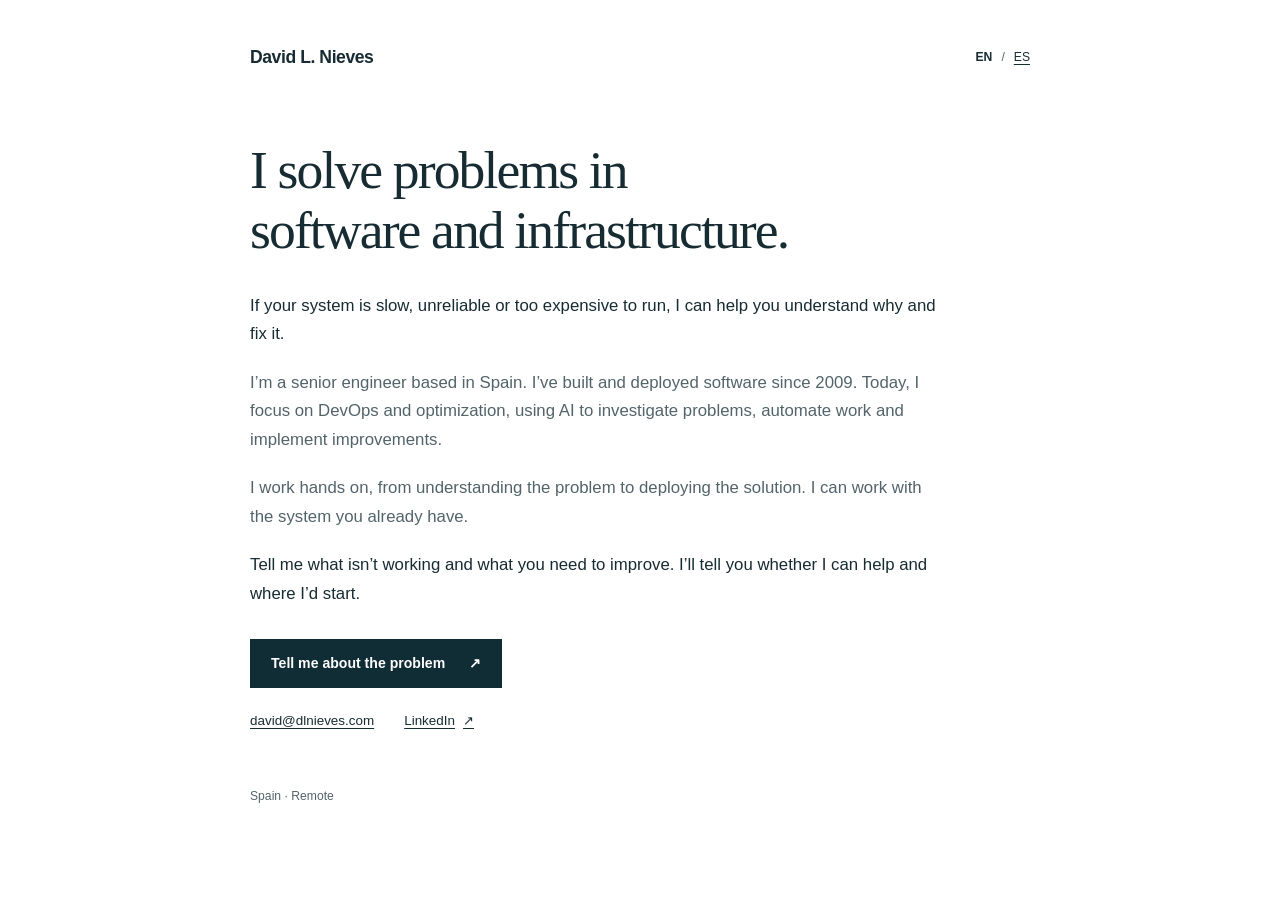
==== index.html @ 9851ccc9 "Publish the approved personal profile" ====
<!doctype html>
<html lang="en">
<head>
<meta charset="utf-8">
<meta name="viewport" content="width=device-width, initial-scale=1">
<title>David L. Nieves | DevOps, Optimization &amp; Applied AI</title>
<meta name="description" content="I’m David L. Nieves, a senior engineer in Spain. I solve software and infrastructure problems through DevOps, optimization and practical use of AI.">
<meta name="theme-color" content="#102c35">
<link rel="canonical" href="https://dlnieves.com/">
<link rel="alternate" hreflang="en" href="https://dlnieves.com/">
<link rel="alternate" hreflang="es" href="https://dlnieves.com/es/">
<link rel="alternate" hreflang="x-default" href="https://dlnieves.com/">
<meta property="og:type" content="profile">
<meta property="og:title" content="David L. Nieves | DevOps, Optimization &amp; Applied AI">
<meta property="og:description" content="I’m David L. Nieves, a senior engineer in Spain. I solve software and infrastructure problems through DevOps, optimization and practical use of AI.">
<meta property="og:url" content="https://dlnieves.com/">
<meta property="og:site_name" content="David L. Nieves">
<meta property="og:locale" content="en_GB">
<meta name="twitter:card" content="summary">
<link rel="alternate" type="application/json" href="./profile.json" title="Professional profile data">
<script type="application/ld+json">{"@context":"https://schema.org","@graph":[{"@type":"Person","@id":"https://dlnieves.com/#person","name":"David L. Nieves","url":"https://dlnieves.com/","jobTitle":"Software Engineer","description":"I’m a senior engineer based in Spain. I’ve built and deployed software since 2009. Today, I focus on DevOps and optimization, using AI to investigate problems, automate work and implement improvements.","email":"mailto:david@dlnieves.com","sameAs":["https://www.linkedin.com/in/david-leonardo-nieves-naranjo/"],"homeLocation":{"@type":"Country","name":"Spain"},"knowsLanguage":["Spanish","English","French"],"knowsAbout":["DevOps","System optimization","Applied AI","Software engineering","Infrastructure"]},{"@type":"ProfilePage","@id":"https://dlnieves.com/#profile","url":"https://dlnieves.com/","name":"David L. Nieves | DevOps, Optimization & Applied AI","description":"I’m David L. Nieves, a senior engineer in Spain. I solve software and infrastructure problems through DevOps, optimization and practical use of AI.","inLanguage":"en","mainEntity":{"@id":"https://dlnieves.com/#person"}}]}</script>
<link rel="icon" href="./favicon.svg" type="image/svg+xml">
<link rel="stylesheet" href="./style.css">
</head>
<body class="personal-page">
<a class="skip-link" href="#main">Skip to content</a>
<header class="personal-header personal-width">
  <h1>David L. Nieves</h1>
  <div class="language-switch" aria-label="Language"><span aria-current="page">EN</span><span aria-hidden="true">/</span><a href="./es/" lang="es" hreflang="es">ES</a></div>
</header>
<main id="main" class="personal-main personal-width" tabindex="-1">
  <p class="personal-lead">I solve problems in software and infrastructure.</p>
  <div class="personal-copy">
    <p>If your system is slow, unreliable or too expensive to run, I can help you understand why and fix it.</p>
    <p>I’m a senior engineer based in Spain. I’ve built and deployed software since 2009. Today, I focus on DevOps and optimization, using AI to investigate problems, automate work and implement improvements.</p>
    <p>I work hands on, from understanding the problem to deploying the solution. I can work with the system you already have.</p>
    <p>Tell me what isn’t working and what you need to improve. I’ll tell you whether I can help and where I’d start.</p>
  </div>
  <a class="button button-primary personal-cta" href="mailto:david@dlnieves.com">Tell me about the problem<span aria-hidden="true">↗</span></a>
  <div class="personal-links"><a href="mailto:david@dlnieves.com">david@dlnieves.com</a><a href="https://www.linkedin.com/in/david-leonardo-nieves-naranjo/" rel="me">LinkedIn<span aria-hidden="true">↗</span></a></div>
</main>
<footer class="personal-footer personal-width"><p>Spain · Remote</p></footer>
</body>
</html>
---- style.css ----
:root {
  color-scheme: light;
  --ink: #172b32;
  --muted: #52646a;
  --accent: #102c35;
  --accent-hover: #254b56;
  --paper: #ffffff;
  --tint: #f0f4f3;
  --line: #d7e0de;
  --focus: #ad5e23;
  --font-body: -apple-system, BlinkMacSystemFont, "Segoe UI", Arial, sans-serif;
  --font-display: Georgia, "Times New Roman", serif;
  --page-width: 1120px;
}
*, *::before, *::after { box-sizing: border-box; }
html { scroll-behavior: smooth; scroll-padding-top: 2rem; }
body { margin: 0; background: var(--paper); color: var(--ink); font: 400 18px/1.65 var(--font-body); -webkit-font-smoothing: antialiased; }
h1, h2, h3, p, ul, dl, dd { margin: 0; }
h1, h2, h3 { text-wrap: balance; }
h1, h2 { font-family: var(--font-display); font-weight: 400; letter-spacing: -.035em; }
h1 { font-size: clamp(3rem, 6.2vw, 5.3rem); line-height: 1.06; }
h2 { font-size: clamp(1.9rem, 3vw, 2.45rem); line-height: 1.2; }
h3 { font-size: 1.12rem; line-height: 1.4; font-weight: 650; letter-spacing: -.015em; }
a { color: inherit; text-decoration-thickness: 1px; text-underline-offset: .24em; }
a:hover { color: var(--accent-hover); }
button { font: inherit; color: inherit; cursor: pointer; }
a, button { -webkit-tap-highlight-color: transparent; }
:focus-visible { outline: 3px solid var(--focus); outline-offset: 5px; }
[hidden] { display: none !important; }
::selection { color: var(--paper); background: var(--accent); }
@media (prefers-reduced-motion: reduce) { html { scroll-behavior: auto; } }
.page-width { width: min(var(--page-width), calc(100% - 48px)); margin-inline: auto; }
.personal-width { width: min(780px, calc(100% - 64px)); margin-inline: auto; }
.personal-header { display: flex; align-items: center; justify-content: space-between; gap: 28px; padding-top: 45px; }
.personal-main { padding-top: 70px; padding-bottom: 54px; }
.personal-copy { max-width: 690px; }
.personal-copy p + p { margin-top: 20px; }
.personal-links { display: flex; align-items: center; flex-wrap: wrap; gap: 12px 30px; margin-top: 22px; }
.personal-footer { padding-bottom: 32px; }
.error-page { padding-block: 80px; }
.error-page p { margin-block: 20px 30px; }
@media (max-width: 600px) {
  .personal-width { width: calc(100% - 40px); }
  .personal-header { padding-top: 28px; }
  .personal-main { padding-top: 44px; padding-bottom: 40px; }
}
.skip-link { position: absolute; left: 20px; top: -100px; padding: 10px 18px; background: var(--paper); z-index: 10; }
.skip-link:focus { top: 12px; }
.personal-header h1 { font-family: var(--font-body); font-size: 1.1rem; line-height: 1.4; font-weight: 650; letter-spacing: -.025em; }
.language-switch { display: flex; align-items: center; gap: 9px; font-size: .76rem; }
.language-switch [aria-current] { font-weight: 700; }
.language-switch > span:nth-child(2) { color: var(--muted); }
.personal-lead { max-width: 760px; font-family: var(--font-display); font-size: clamp(2.2rem, 4.7vw, 3.35rem); line-height: 1.12; letter-spacing: -.035em; text-wrap: balance; margin-bottom: 32px; }
.personal-copy { font-size: 1.05rem; line-height: 1.7; }
.personal-copy p { color: var(--muted); }
.personal-copy p:first-child, .personal-copy p:last-child { color: var(--ink); }
.button { display: inline-flex; align-items: center; justify-content: center; gap: 24px; min-height: 48px; padding: 12px 20px; text-decoration: none; font-size: .88rem; font-weight: 600; border: 1px solid transparent; }
.button-primary { background: var(--accent); color: var(--paper); }
.button-primary:hover { color: var(--paper); background: var(--accent-hover); }
.personal-cta { margin-top: 30px; }
.personal-links { font-size: .84rem; }
.personal-links a { display: inline-flex; align-items: center; gap: 8px; }
.personal-footer { font-size: .76rem; color: var(--muted); }
@media (max-width: 420px) {
  .personal-copy { font-size: 1rem; }
  .personal-lead { margin-bottom: 26px; }
}
@media print {

body { color: #000; background: white; font-size: 11pt; }
.personal-width { width: 100%; max-width: none; }
.personal-header { padding: 0; }
.personal-header h1 { font-size: 14pt; }
.language-switch, .skip-link, .personal-cta, .personal-footer { display: none !important; }
.personal-main { padding-top: 24px; padding-bottom: 0; }
.personal-lead { font-size: 28pt; margin-bottom: 20px; }
.personal-copy { max-width: none; font-size: 11pt; line-height: 1.6; }
.personal-copy p { color: #000; }
.personal-copy p + p { margin-top: 14px; }
.personal-links { margin-top: 24px; font-size: 10pt; }
.personal-links a { color: #000; text-decoration: none; }
}
@page { size: A4; margin: 20mm; }
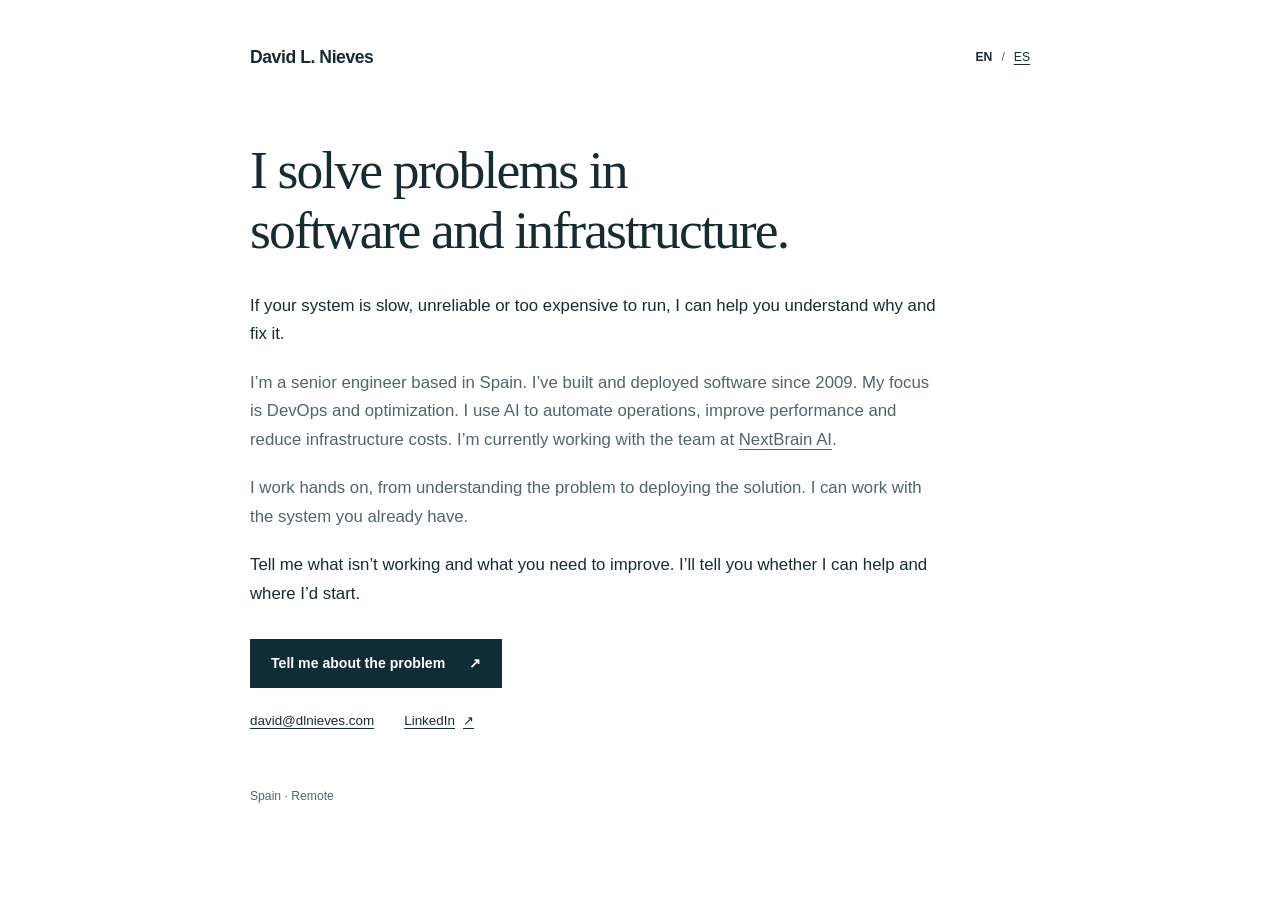
==== commit 411bc4df: "Strengthen AI focus and add current NextBrain work" ====
--- a/index.html
+++ b/index.html
@@ -18,7 +18,7 @@
 <meta property="og:locale" content="en_GB">
 <meta name="twitter:card" content="summary">
 <link rel="alternate" type="application/json" href="./profile.json" title="Professional profile data">
-<script type="application/ld+json">{"@context":"https://schema.org","@graph":[{"@type":"Person","@id":"https://dlnieves.com/#person","name":"David L. Nieves","url":"https://dlnieves.com/","jobTitle":"Software Engineer","description":"I’m a senior engineer based in Spain. I’ve built and deployed software since 2009. Today, I focus on DevOps and optimization, using AI to investigate problems, automate work and implement improvements.","email":"mailto:david@dlnieves.com","sameAs":["https://www.linkedin.com/in/david-leonardo-nieves-naranjo/"],"homeLocation":{"@type":"Country","name":"Spain"},"knowsLanguage":["Spanish","English","French"],"knowsAbout":["DevOps","System optimization","Applied AI","Software engineering","Infrastructure"]},{"@type":"ProfilePage","@id":"https://dlnieves.com/#profile","url":"https://dlnieves.com/","name":"David L. Nieves | DevOps, Optimization & Applied AI","description":"I’m David L. Nieves, a senior engineer in Spain. I solve software and infrastructure problems through DevOps, optimization and practical use of AI.","inLanguage":"en","mainEntity":{"@id":"https://dlnieves.com/#person"}}]}</script>
+<script type="application/ld+json">{"@context":"https://schema.org","@graph":[{"@type":"Person","@id":"https://dlnieves.com/#person","name":"David L. Nieves","url":"https://dlnieves.com/","jobTitle":"Software Engineer","description":"I’m a senior engineer based in Spain. I’ve built and deployed software since 2009. My focus is DevOps and optimization. I use AI to automate operations, improve performance and reduce infrastructure costs. I’m currently working with the team at NextBrain AI.","email":"mailto:david@dlnieves.com","sameAs":["https://www.linkedin.com/in/david-leonardo-nieves-naranjo/"],"homeLocation":{"@type":"Country","name":"Spain"},"knowsLanguage":["Spanish","English","French"],"knowsAbout":["DevOps","System optimization","Applied AI","Software engineering","Infrastructure"]},{"@type":"ProfilePage","@id":"https://dlnieves.com/#profile","url":"https://dlnieves.com/","name":"David L. Nieves | DevOps, Optimization & Applied AI","description":"I’m David L. Nieves, a senior engineer in Spain. I solve software and infrastructure problems through DevOps, optimization and practical use of AI.","inLanguage":"en","mainEntity":{"@id":"https://dlnieves.com/#person"}}]}</script>
 <link rel="icon" href="./favicon.svg" type="image/svg+xml">
 <link rel="stylesheet" href="./style.css">
 </head>
@@ -32,7 +32,7 @@
   <p class="personal-lead">I solve problems in software and infrastructure.</p>
   <div class="personal-copy">
     <p>If your system is slow, unreliable or too expensive to run, I can help you understand why and fix it.</p>
-    <p>I’m a senior engineer based in Spain. I’ve built and deployed software since 2009. Today, I focus on DevOps and optimization, using AI to investigate problems, automate work and implement improvements.</p>
+    <p>I’m a senior engineer based in Spain. I’ve built and deployed software since 2009. My focus is DevOps and optimization. I use AI to automate operations, improve performance and reduce infrastructure costs. I’m currently working with the team at <a href="https://nextbrain.ai/">NextBrain AI</a>.</p>
     <p>I work hands on, from understanding the problem to deploying the solution. I can work with the system you already have.</p>
     <p>Tell me what isn’t working and what you need to improve. I’ll tell you whether I can help and where I’d start.</p>
   </div>
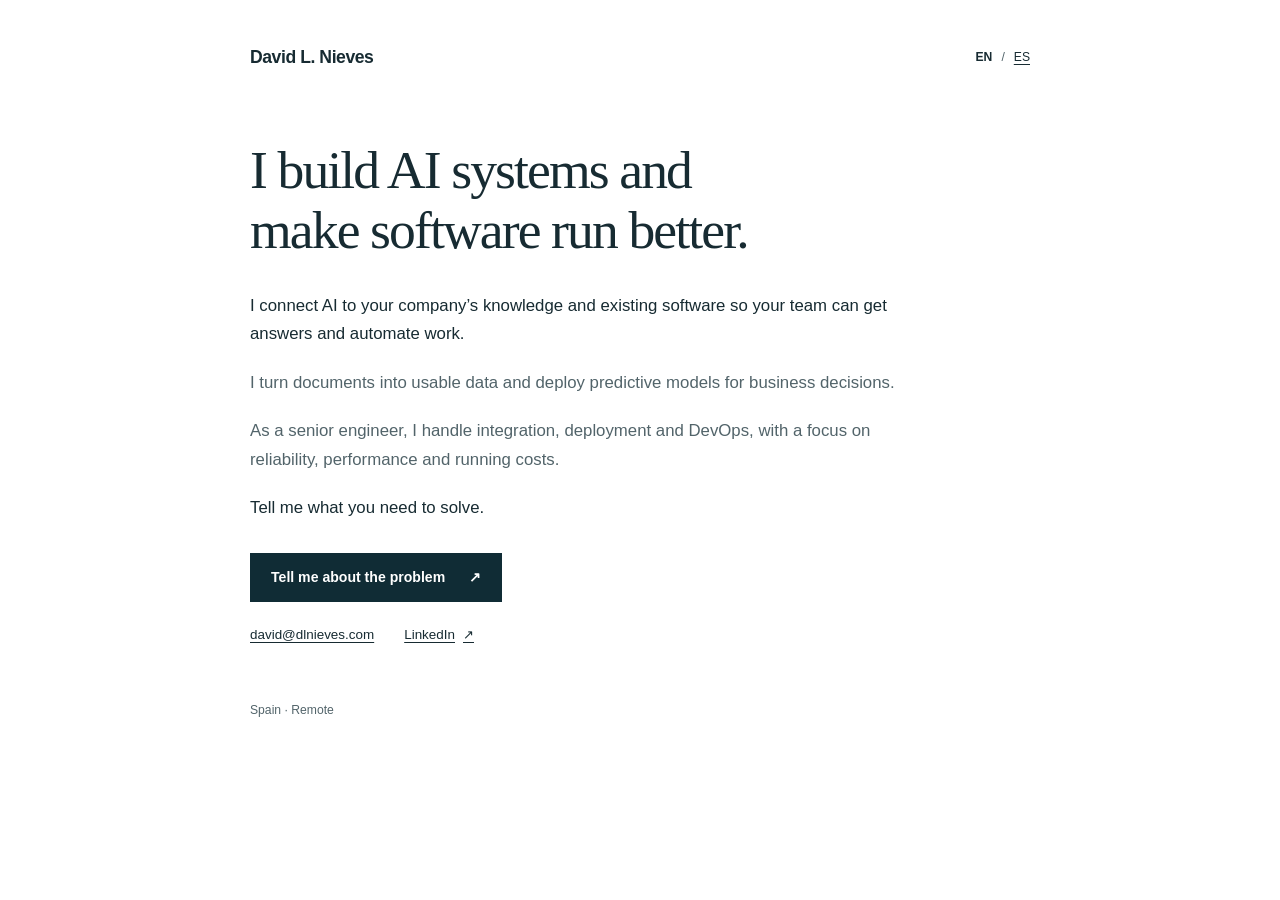
==== commit e35d39d7: "Describe concrete AI engineering and DevOps services" ====
--- a/index.html
+++ b/index.html
@@ -4,7 +4,7 @@
 <meta charset="utf-8">
 <meta name="viewport" content="width=device-width, initial-scale=1">
 <title>David L. Nieves | DevOps, Optimization &amp; Applied AI</title>
-<meta name="description" content="I’m David L. Nieves, a senior engineer in Spain. I solve software and infrastructure problems through DevOps, optimization and practical use of AI.">
+<meta name="description" content="I’m David L. Nieves. I build AI systems, automate business workflows and improve software performance, reliability and running costs.">
 <meta name="theme-color" content="#102c35">
 <link rel="canonical" href="https://dlnieves.com/">
 <link rel="alternate" hreflang="en" href="https://dlnieves.com/">
@@ -12,13 +12,13 @@
 <link rel="alternate" hreflang="x-default" href="https://dlnieves.com/">
 <meta property="og:type" content="profile">
 <meta property="og:title" content="David L. Nieves | DevOps, Optimization &amp; Applied AI">
-<meta property="og:description" content="I’m David L. Nieves, a senior engineer in Spain. I solve software and infrastructure problems through DevOps, optimization and practical use of AI.">
+<meta property="og:description" content="I’m David L. Nieves. I build AI systems, automate business workflows and improve software performance, reliability and running costs.">
 <meta property="og:url" content="https://dlnieves.com/">
 <meta property="og:site_name" content="David L. Nieves">
 <meta property="og:locale" content="en_GB">
 <meta name="twitter:card" content="summary">
 <link rel="alternate" type="application/json" href="./profile.json" title="Professional profile data">
-<script type="application/ld+json">{"@context":"https://schema.org","@graph":[{"@type":"Person","@id":"https://dlnieves.com/#person","name":"David L. Nieves","url":"https://dlnieves.com/","jobTitle":"Software Engineer","description":"I’m a senior engineer based in Spain. I’ve built and deployed software since 2009. My focus is DevOps and optimization. I use AI to automate operations, improve performance and reduce infrastructure costs. I’m currently working with the team at NextBrain AI.","email":"mailto:david@dlnieves.com","sameAs":["https://www.linkedin.com/in/david-leonardo-nieves-naranjo/"],"homeLocation":{"@type":"Country","name":"Spain"},"knowsLanguage":["Spanish","English","French"],"knowsAbout":["DevOps","System optimization","Applied AI","Software engineering","Infrastructure"]},{"@type":"ProfilePage","@id":"https://dlnieves.com/#profile","url":"https://dlnieves.com/","name":"David L. Nieves | DevOps, Optimization & Applied AI","description":"I’m David L. Nieves, a senior engineer in Spain. I solve software and infrastructure problems through DevOps, optimization and practical use of AI.","inLanguage":"en","mainEntity":{"@id":"https://dlnieves.com/#person"}}]}</script>
+<script type="application/ld+json">{"@context":"https://schema.org","@graph":[{"@type":"Person","@id":"https://dlnieves.com/#person","name":"David L. Nieves","url":"https://dlnieves.com/","jobTitle":"Senior Software Engineer","description":"I build AI systems and make software run better. I connect AI to your company’s knowledge and existing software so your team can get answers and automate work. I turn documents into usable data and deploy predictive models for business decisions. As a senior engineer, I handle integration, deployment and DevOps, with a focus on reliability, performance and running costs.","email":"mailto:david@dlnieves.com","sameAs":["https://www.linkedin.com/in/david-leonardo-nieves-naranjo/"],"homeLocation":{"@type":"Country","name":"Spain"},"knowsLanguage":["Spanish","English","French"],"knowsAbout":["DevOps","System optimization","Applied AI","AI model deployment","Retrieval-augmented generation","Document processing","Workflow automation","Software engineering","Infrastructure"]},{"@type":"ProfilePage","@id":"https://dlnieves.com/#profile","url":"https://dlnieves.com/","name":"David L. Nieves | DevOps, Optimization & Applied AI","description":"I’m David L. Nieves. I build AI systems, automate business workflows and improve software performance, reliability and running costs.","inLanguage":"en","mainEntity":{"@id":"https://dlnieves.com/#person"}}]}</script>
 <link rel="icon" href="./favicon.svg" type="image/svg+xml">
 <link rel="stylesheet" href="./style.css">
 </head>
@@ -29,12 +29,12 @@
   <div class="language-switch" aria-label="Language"><span aria-current="page">EN</span><span aria-hidden="true">/</span><a href="./es/" lang="es" hreflang="es">ES</a></div>
 </header>
 <main id="main" class="personal-main personal-width" tabindex="-1">
-  <p class="personal-lead">I solve problems in software and infrastructure.</p>
+  <p class="personal-lead">I build AI systems and make software run better.</p>
   <div class="personal-copy">
-    <p>If your system is slow, unreliable or too expensive to run, I can help you understand why and fix it.</p>
-    <p>I’m a senior engineer based in Spain. I’ve built and deployed software since 2009. My focus is DevOps and optimization. I use AI to automate operations, improve performance and reduce infrastructure costs. I’m currently working with the team at <a href="https://nextbrain.ai/">NextBrain AI</a>.</p>
-    <p>I work hands on, from understanding the problem to deploying the solution. I can work with the system you already have.</p>
-    <p>Tell me what isn’t working and what you need to improve. I’ll tell you whether I can help and where I’d start.</p>
+    <p>I connect AI to your company’s knowledge and existing software so your team can get answers and automate work.</p>
+    <p>I turn documents into usable data and deploy predictive models for business decisions.</p>
+    <p>As a senior engineer, I handle integration, deployment and DevOps, with a focus on reliability, performance and running costs.</p>
+    <p>Tell me what you need to solve.</p>
   </div>
   <a class="button button-primary personal-cta" href="mailto:david@dlnieves.com">Tell me about the problem<span aria-hidden="true">↗</span></a>
   <div class="personal-links"><a href="mailto:david@dlnieves.com">david@dlnieves.com</a><a href="https://www.linkedin.com/in/david-leonardo-nieves-naranjo/" rel="me">LinkedIn<span aria-hidden="true">↗</span></a></div>
